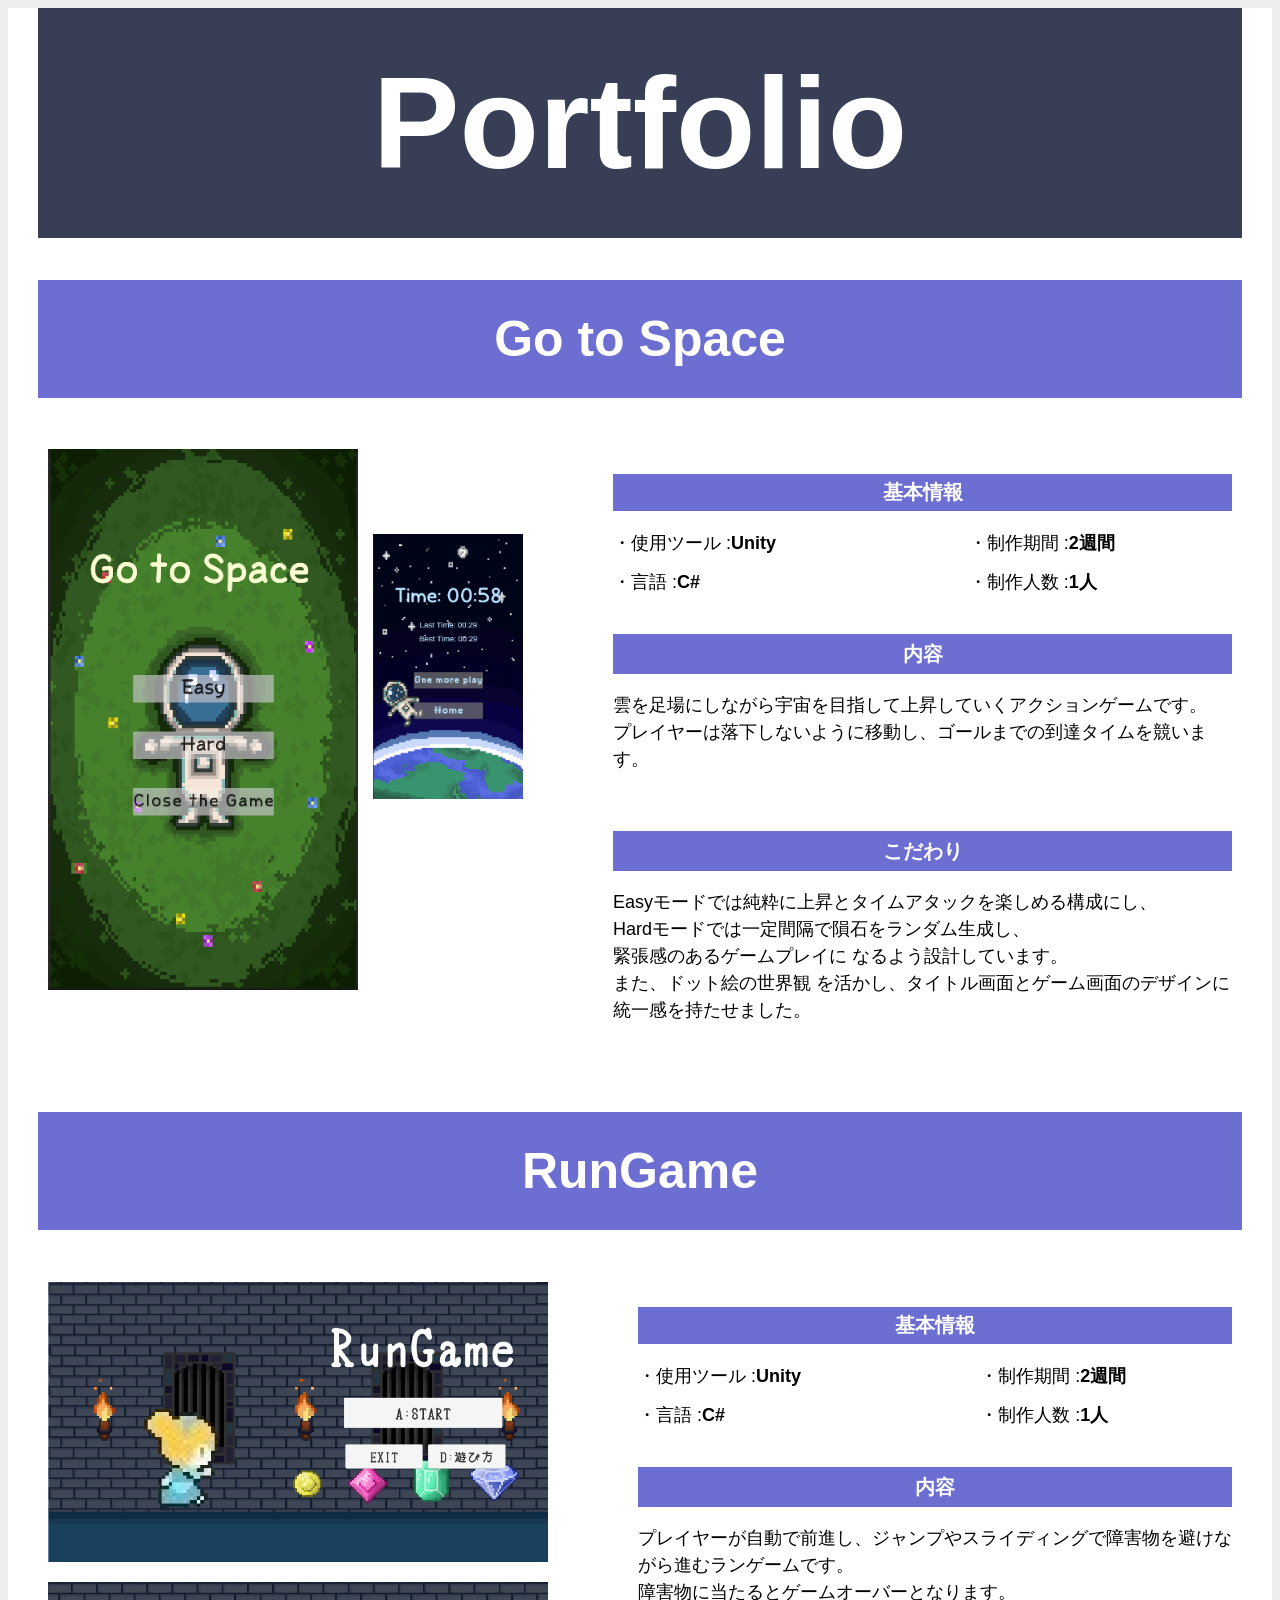
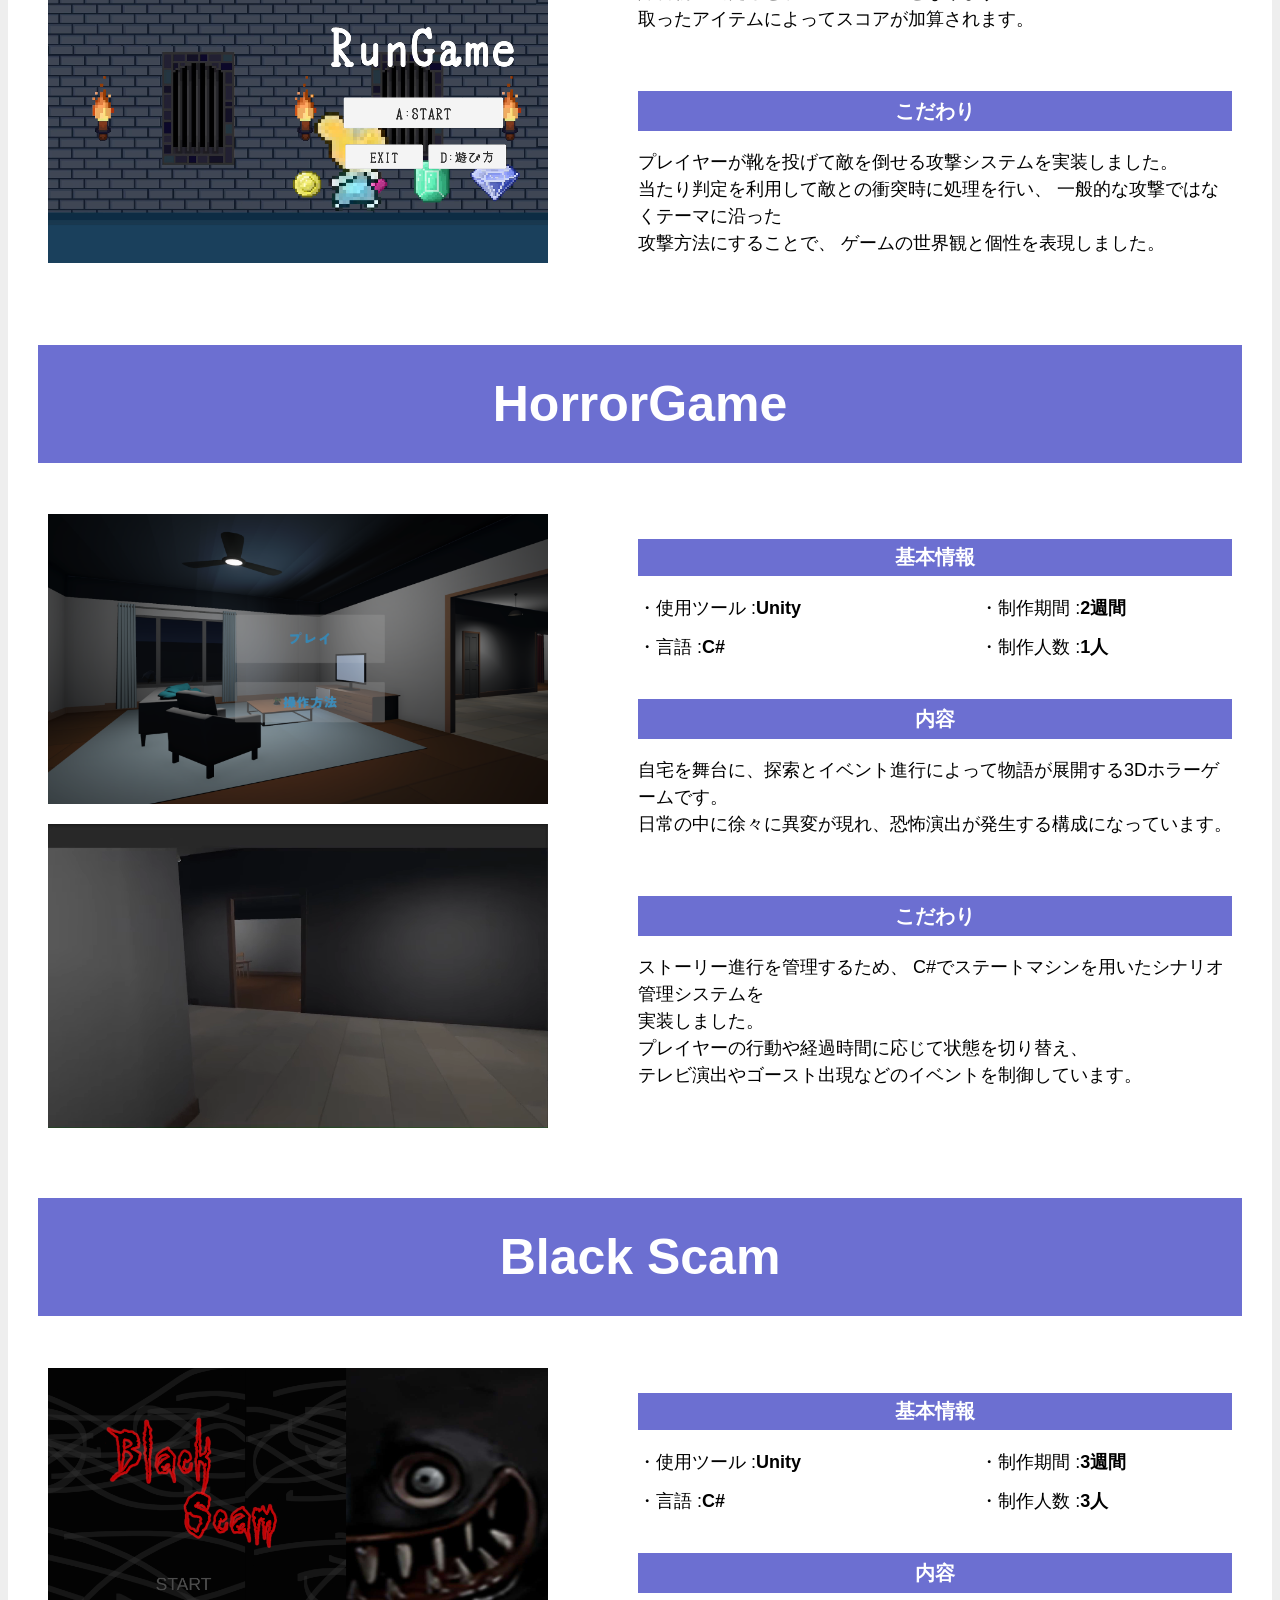
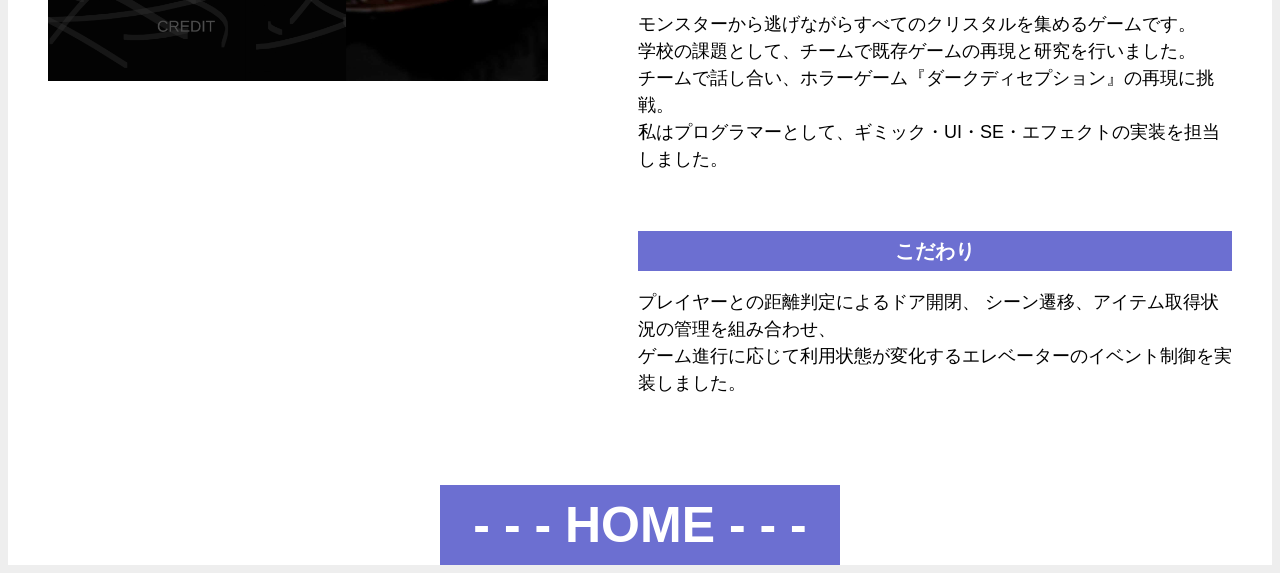
==== My game.html @ 701ca16b "Add files via upload" ====
<html>

<head>
 <meta charset="UTF-8">
 <title>Portfolio</title>
 <link rel="stylesheet" href="Style.css"></head>

<body>
<div class="Back">
<h1>Portfolio</h1>
	
<h2>Go to Space</h2>
<div class="work">
<div class="left">
<div id="sky-left">
<img src="Gotospaes.png" width="310">
<div id="sky-right">
<video src="sky.hard.mp4" width="150" autoplay loop muted playsinline></video>
<img src="Goto.png" width="150">
</div>
</div>
</div>

<div class="right">
<div id="info">
<div class="grid">
<h3>基本情報</h3>
<p>・使用ツール :<strong>Unity</strong></p>
<p>・制作期間 :<strong>2週間</strong></p>
<p>・言語 :<strong>C#</strong></p>
<p>・制作人数 :<strong>1人</strong></p>
</div>
</div>

<div class="box">
<h3>内容</h3>
<p>雲を足場にしながら宇宙を目指して上昇していくアクションゲームです。<br>プレイヤーは落下しないように移動し、ゴールまでの到達タイムを競います。</p>
</div>

<div class="box">
<h3>こだわり</h3>
<p>Easyモードでは純粋に上昇とタイムアタックを楽しめる構成にし、<br>Hardモードでは一定間隔で隕石をランダム生成し、<br>緊張感のあるゲームプレイに	なるよう設計しています。<br>また、ドット絵の世界観	を活かし、タイトル画面とゲーム画面のデザインに統一感を持たせました。</p>
</div>
</div>
</div>

<h2>RunGame</h2>

<div class="work">
<div class="left">
<img src="RunGame.png" width="500">
<video src="Runvideo.mp4" width="500" autoplay loop muted playsinline></video>
</div>

<div class="right">
<div class="grid">
<h3>基本情報</h3>
<p>・使用ツール :<strong>Unity</strong></p>
<p>・制作期間 :<strong>2週間</strong></p>
<p>・言語 :<strong>C#</strong></p>
<p>・制作人数 :<strong>1人</strong></p>
</div>

<div class="box">
<h3>内容</h3>
<p>プレイヤーが自動で前進し、ジャンプやスライディングで障害物を避けながら進むランゲームです。<br>
障害物に当たるとゲームオーバーとなります。<br>
取ったアイテムによってスコアが加算されます。</p>
</div>

<div class="box">
<h3>こだわり</h3>
<p>プレイヤーが靴を投げて敵を倒せる攻撃システムを実装しました。<br>
当たり判定を利用して敵との衝突時に処理を行い、
一般的な攻撃ではなくテーマに沿った<br>攻撃方法にすることで、
ゲームの世界観と個性を表現しました。</p>
</div>
</div>
</div>

<h2>HorrorGame</h2>
<div class="work">
<div class="left">
<img src="Horror.png" width="500">
<video src="Horror.mp4" width="500" autoplay loop muted playsinline></video>
</div>

<div class="right">
<div class="grid">
<h3>基本情報</h3>
<p>・使用ツール :<strong>Unity</strong></p>
<p>・制作期間 :<strong>2週間</strong></p>
<p>・言語 :<strong>C#</strong></p>
<p>・制作人数 :<strong>1人</strong></p>
</div>

<div class="box">
<h3>内容</h3>
<p>自宅を舞台に、探索とイベント進行によって物語が展開する3Dホラーゲームです。<br>
日常の中に徐々に異変が現れ、恐怖演出が発生する構成になっています。</p>        </div>

<div class="box">
<h3>こだわり</h3>
<p>ストーリー進行を管理するため、
C#でステートマシンを用いたシナリオ管理システムを<br>実装しました。
<br>プレイヤーの行動や経過時間に応じて状態を切り替え、<br>
テレビ演出やゴースト出現などのイベントを制御しています。</p>
</div>
</div>
</div>

<h2>Black Scam</h2>

<div class="work">
<div class="left">
<img src="BlackScam.png" width="500">
<video src="BlackScam.mp4" width="500" autoplay loop muted playsinline></video>
</div>

<div class="right">

<div class="grid">
<h3>基本情報</h3>
<p>・使用ツール :<strong>Unity</strong></p>
<p>・制作期間 :<strong>3週間</strong></p>
<p>・言語 :<strong>C#</strong></p>
<p>・制作人数 :<strong>3人</strong></p>
</div>

<div class="box">
<h3>内容</h3>
<p>モンスターから逃げながらすべてのクリスタルを集めるゲームです。<br>
学校の課題として、チームで既存ゲームの再現と研究を行いました。<br>
チームで話し合い、ホラーゲーム『ダークディセプション』の再現に挑戦。<br>
私はプログラマーとして、ギミック・UI・SE・エフェクトの実装を担当しました。</p>
</div>

<div class="box">
<h3>こだわり</h3>
<p>プレイヤーとの距離判定によるドア開閉、
シーン遷移、アイテム取得状況の管理を組み合わせ、
<br>ゲーム進行に応じて利用状態が変化するエレベーターのイベント制御を実装しました。</p>
</div>
</div>
</div>

<a href="index.html"class="button">
	<strong>- - - HOME - - -</strong>
</a>

</div>
</body>
</html>
---- Style.css ----
@charset"UTF-8";



body
{	
 	background-color:#eeeeee;
    	font-family: "Noto Sans JP", sans-serif;
	margin: 8px;
	padding-top:0px;
}
.Back
{
	background-color:#ffffff;
	padding:0px 30px;
	max-width:1500px;
	
	margin:0 auto;
}

h1
{
	margin:0;
	
   	background-color: #383e56;
    	color: white;
    	padding: 40px;
	font-size:130px;
	font-family:"Arial Black", sans-serif;
	text-align:center;
}
h2
{
   	background-color: #6c6fd1;
    	color: white;
	padding: 30px;
	font-size:50px;
	font-family:"Yu Gothic", sans-serif; 	
	text-align:center;
}
h3
{
	background-color: #6c6fd1;
    	color: white;
	padding: 5px;
	font-size:20px;
	font-family:"Yu Gothic", sans-serif; 
    	display:inline-block;
	margin:1px;
}
h4
{
	font-size:40px;
	padding-left:60px;
}
h5
{
	font-size:30px;
	padding-left:60px;
}
h6
{
	font-size:15px;
	text-align:center;
}
p
{
	font-size:18px;
}
section
{
    	 background-color: white;
    	 margin: 30px;
    	 padding: 20px;
    	 border-radius: 10px;
}

#about
{
	display:flex;
	gap:85px;
}

#gakureki
{
	padding:20px;
	border-radius:0px;
	width:100%;
}
#gakureki ul
{
	padding-left:25px;
	line-height:2;
}
#gakureki li
{
	margin-bottom:15px;
	font-size:18px;
}

#sukiru
{
	padding:20px;
	border-radius:0px;
	width:80%;
}
table
{
    	border-collapse:collapse;
    	width:100%;
}

td
{
    	padding:10px;
    	font-size:18px;
}
#syumi
{
	background-color:white;
    	padding-left:45px;
    	border-radius:10px;
    	margin:30px;
}
.slider img
{
	width:100px;
	height:150px;
	object-fit:cover;
}
.slider
{
    	display:flex;
	gap:20px;
	width:max-content;

	animation:slide 50s linear infinite;
}
@keyframes slide
{
	from
	{
		transform:translateX(0);
	}
	to
	{
		transform:translateX(-50%);
	}
}
.slider-wrapper
{
	overflow:hidden;
	width:100%;
}
.button  
{
	display:block;
	width:400px;
	line-height:80px;
	 margin:0 auto;

	background-color:#6c6fd1;
	color: white;

	text-decoration:none;
	text-align:center;
	font-family:fantasy;  
	font-size:50px;

	cursor: pointer;
	transition: background-color 0.3s ease;

	font-family:"Arial Black", sans-serif;

}
.button:hover
{
	background-color:#383e56;
}
.work
{
	display:flex;
	gap:80px;
	align-items:flex-start;
	padding:10px;
	margin-bottom: 60px;
	border-radius:15px;
	
	
}
.left
{
    	display:flex;
	flex-direction:column;
	gap:20px;
}
#sky-left
{
	display:flex;
	flex-direction:row;
	gap:15px;
	align-items:flex-start;
}
#sky-right
{
	display:flex;
	flex-direction:column;
	gap:10px;
}	

.right
{
        width:100%;
	display:flex;
	flex-direction:column;
	gap:40px;
	margin-top:0px;
	margin-left:10px;
	box-sizing:border-box;			
}
.grid
{
	display:grid;
	grid-template-columns:1.2fr 1fr;
	gap:15px 40px;
	margin-top:25px;
}
.grid h3,.box h3
{
	grid-column:1/3;
	display:block;
	margin:0;
	margin-bottom: 5px;
	width:100%;
	margin-left:0px;
	box-sizing:border-box;
	text-align:center;
}
.grid p
{
	margin:0;
}
.box
{
	width:100%;
	flex-shrink:0;
    	padding:0px;
    	line-height:1.5;
}
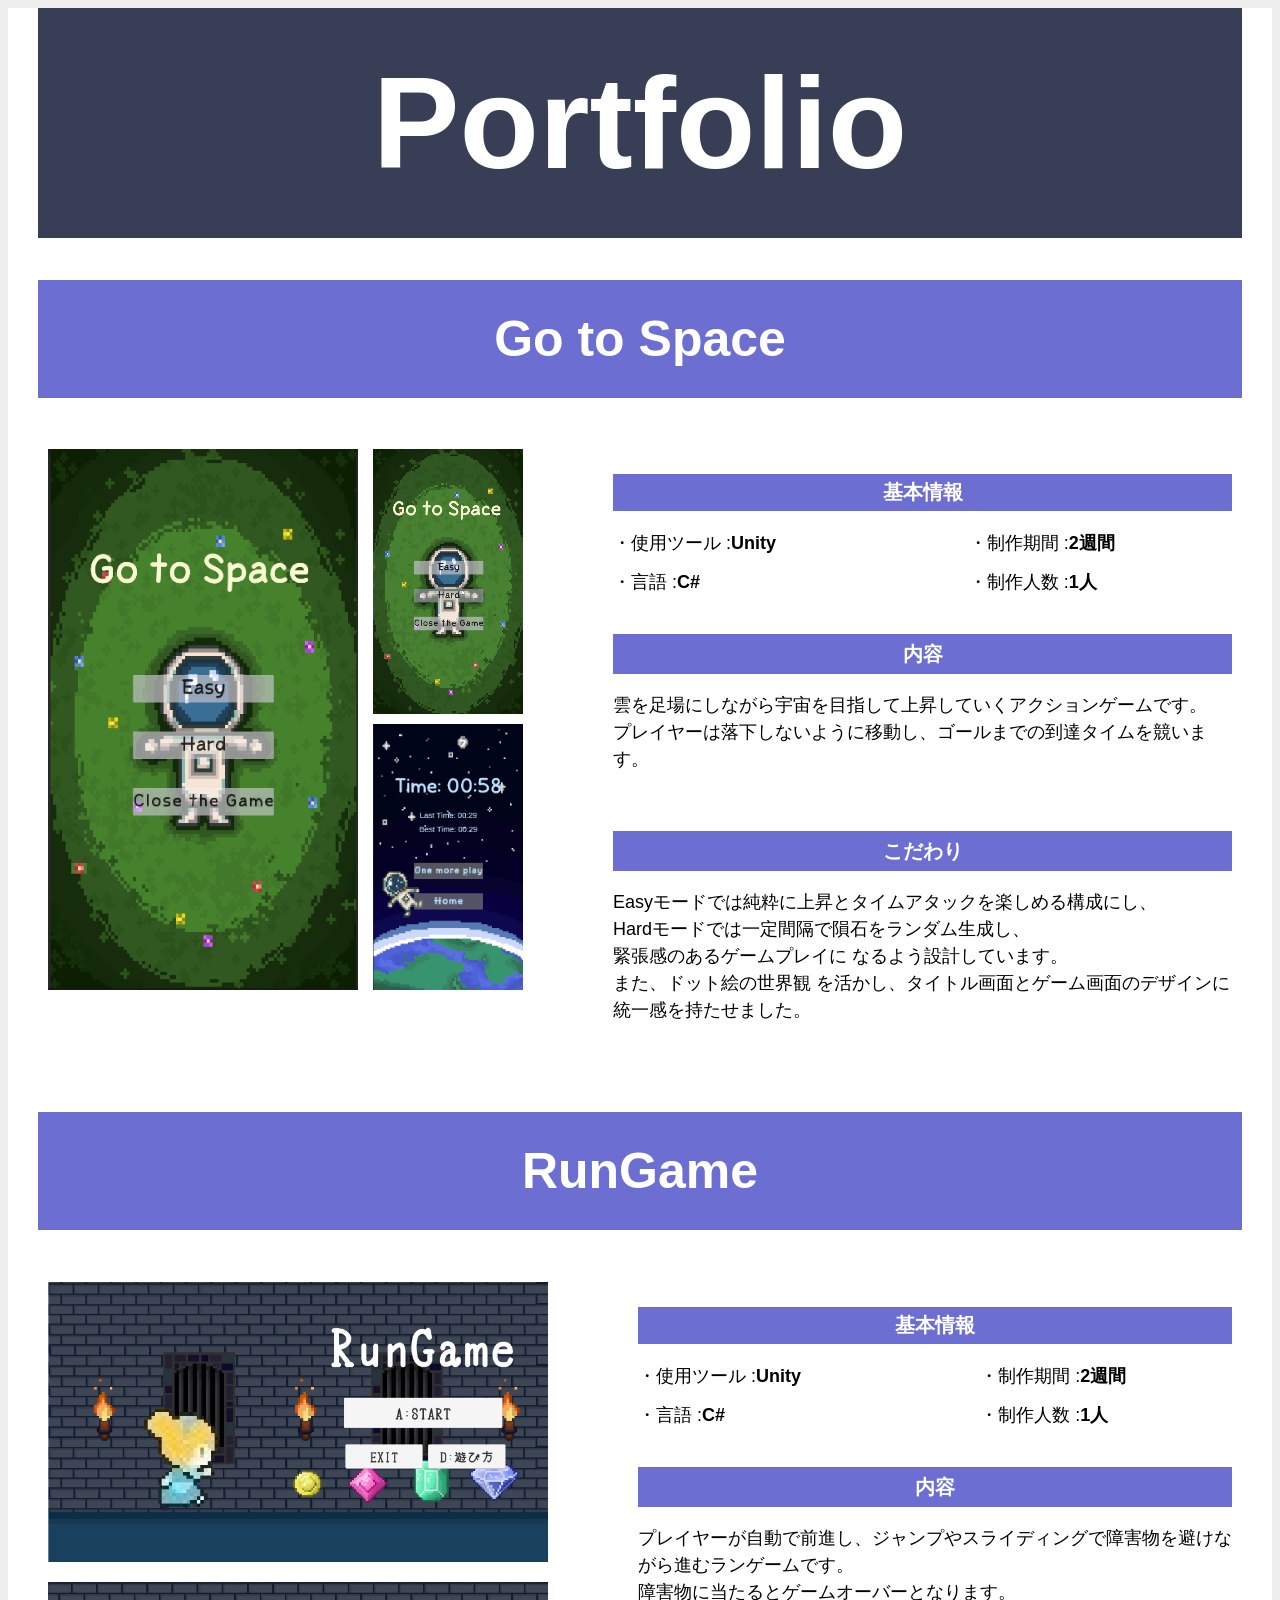
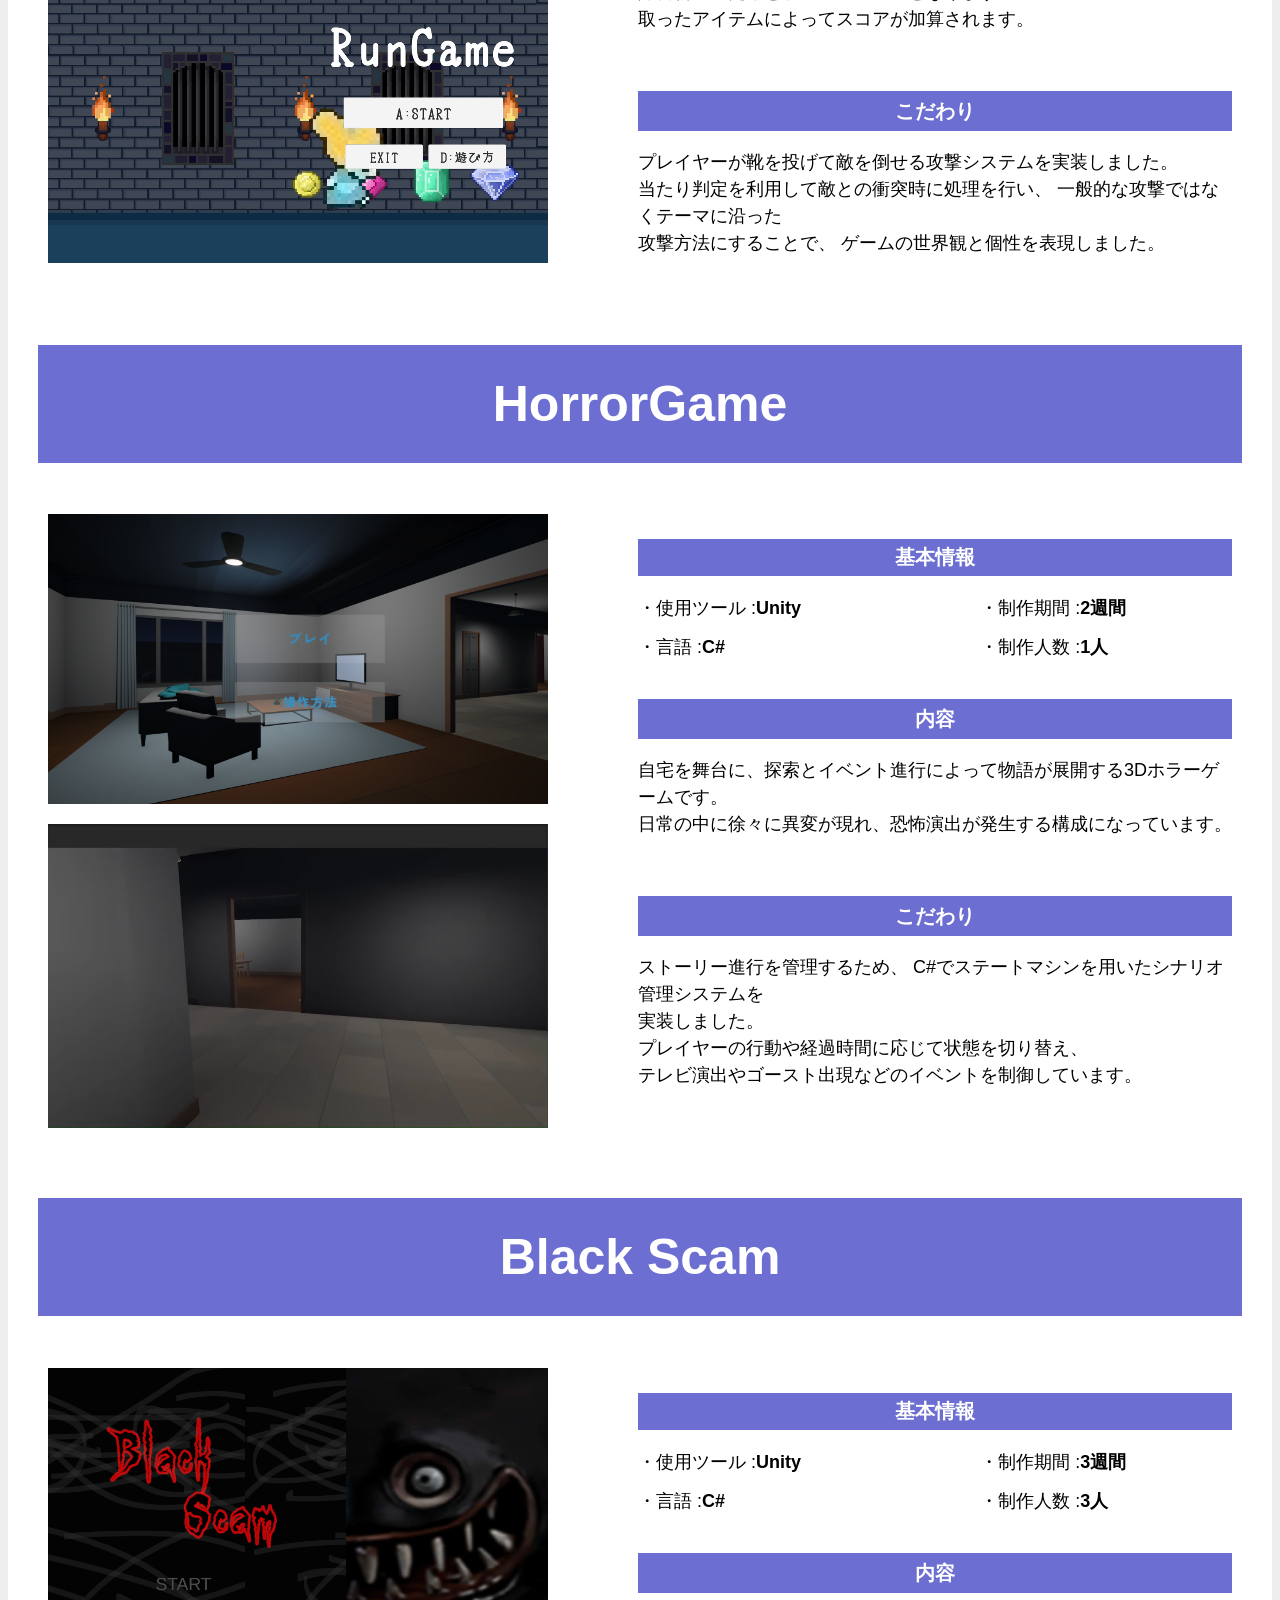
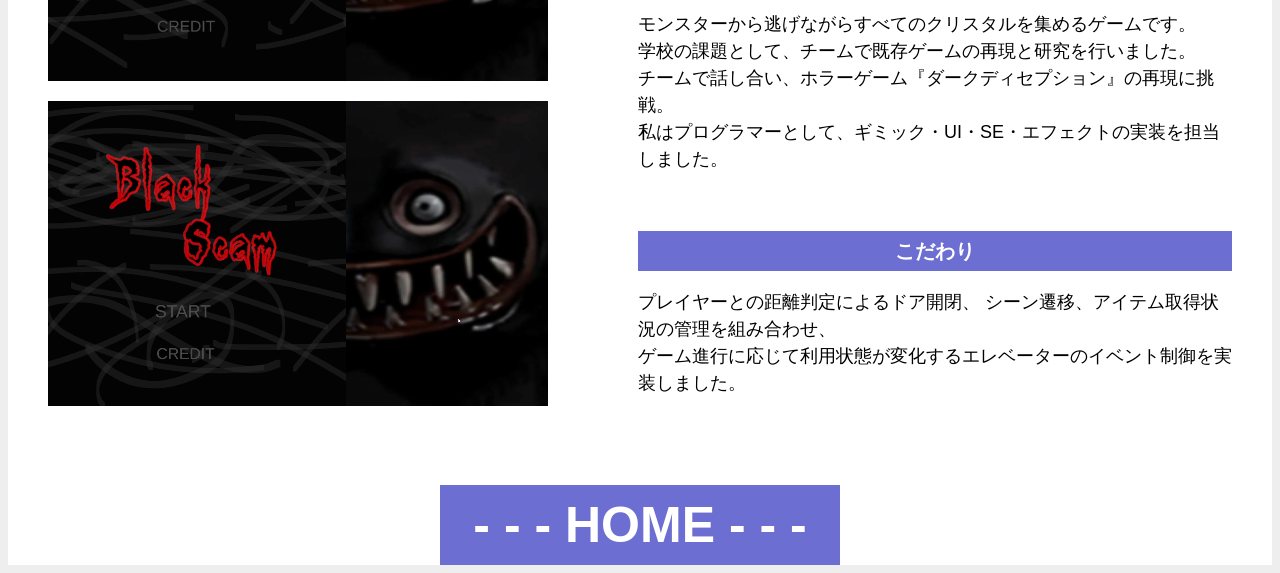
==== commit a07ab669: "Fix video file names" ====
--- a/My game.html
+++ b/My game.html
@@ -15,7 +15,7 @@
 <div id="sky-left">
 <img src="Gotospaes.png" width="310">
 <div id="sky-right">
-<video src="sky.hard.mp4" width="150" autoplay loop muted playsinline></video>
+<video src="Sky.Hard.mp4" width="150" autoplay loop muted playsinline></video>
 <img src="Goto.png" width="150">
 </div>
 </div>
@@ -114,7 +114,7 @@
 <div class="work">
 <div class="left">
 <img src="BlackScam.png" width="500">
-<video src="BlackScam.mp4" width="500" autoplay loop muted playsinline></video>
+<video src="Blackscam.mp4" width="500" autoplay loop muted playsinline></video>
 </div>
 
 <div class="right">
@@ -150,4 +150,4 @@
 
 </div>
 </body>
-</html>+</html>
